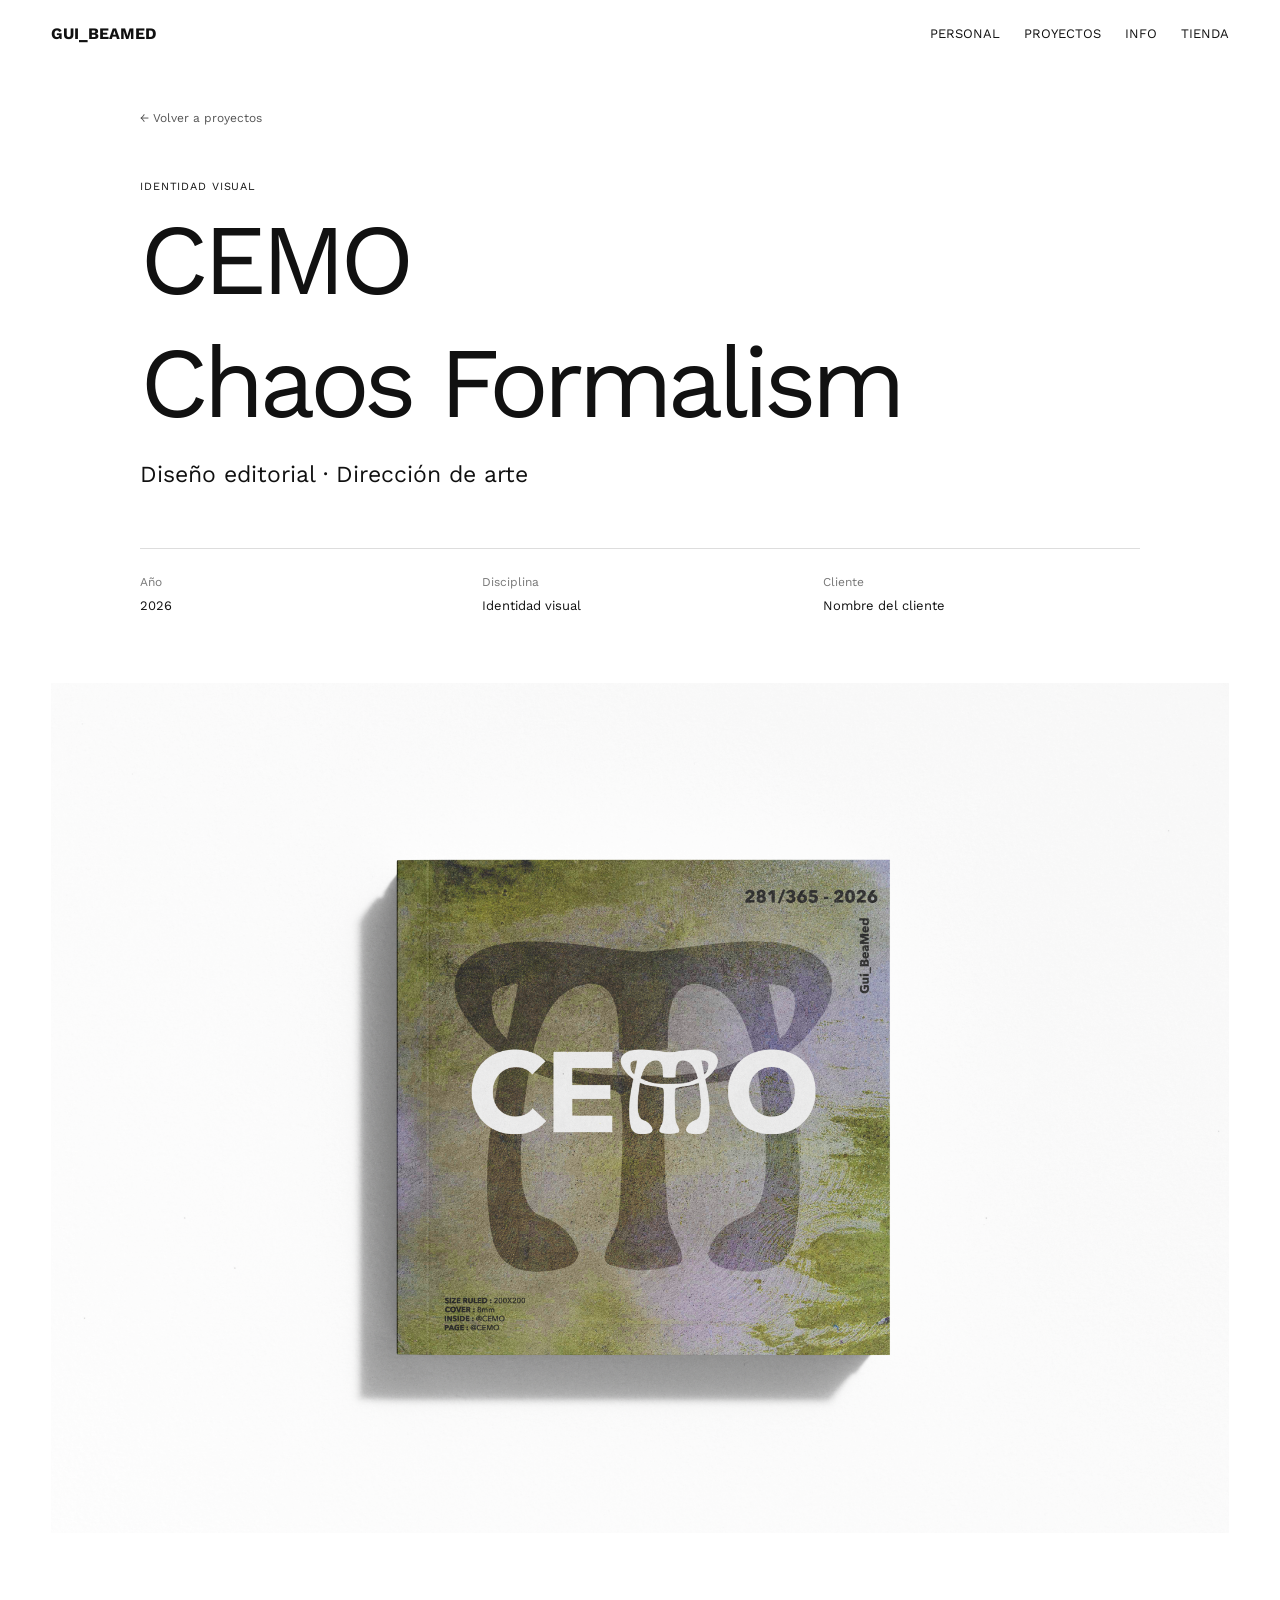
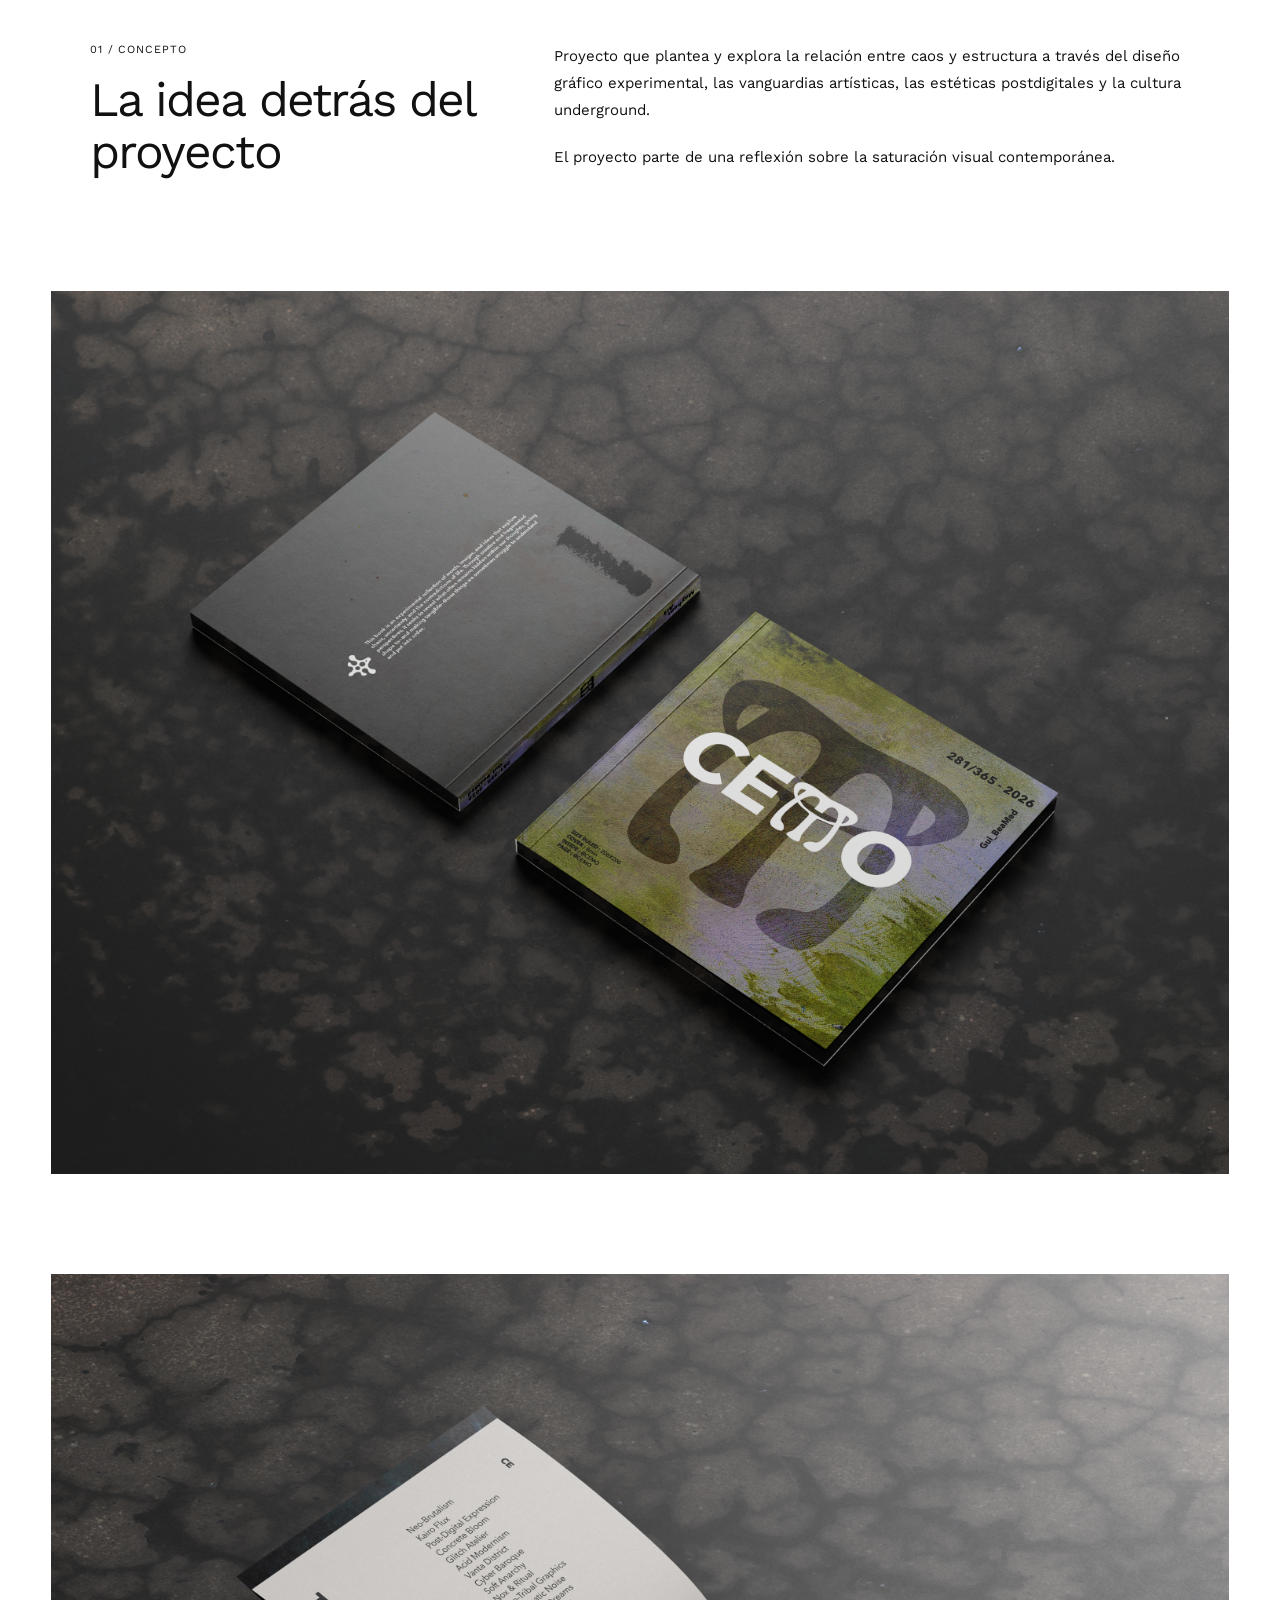
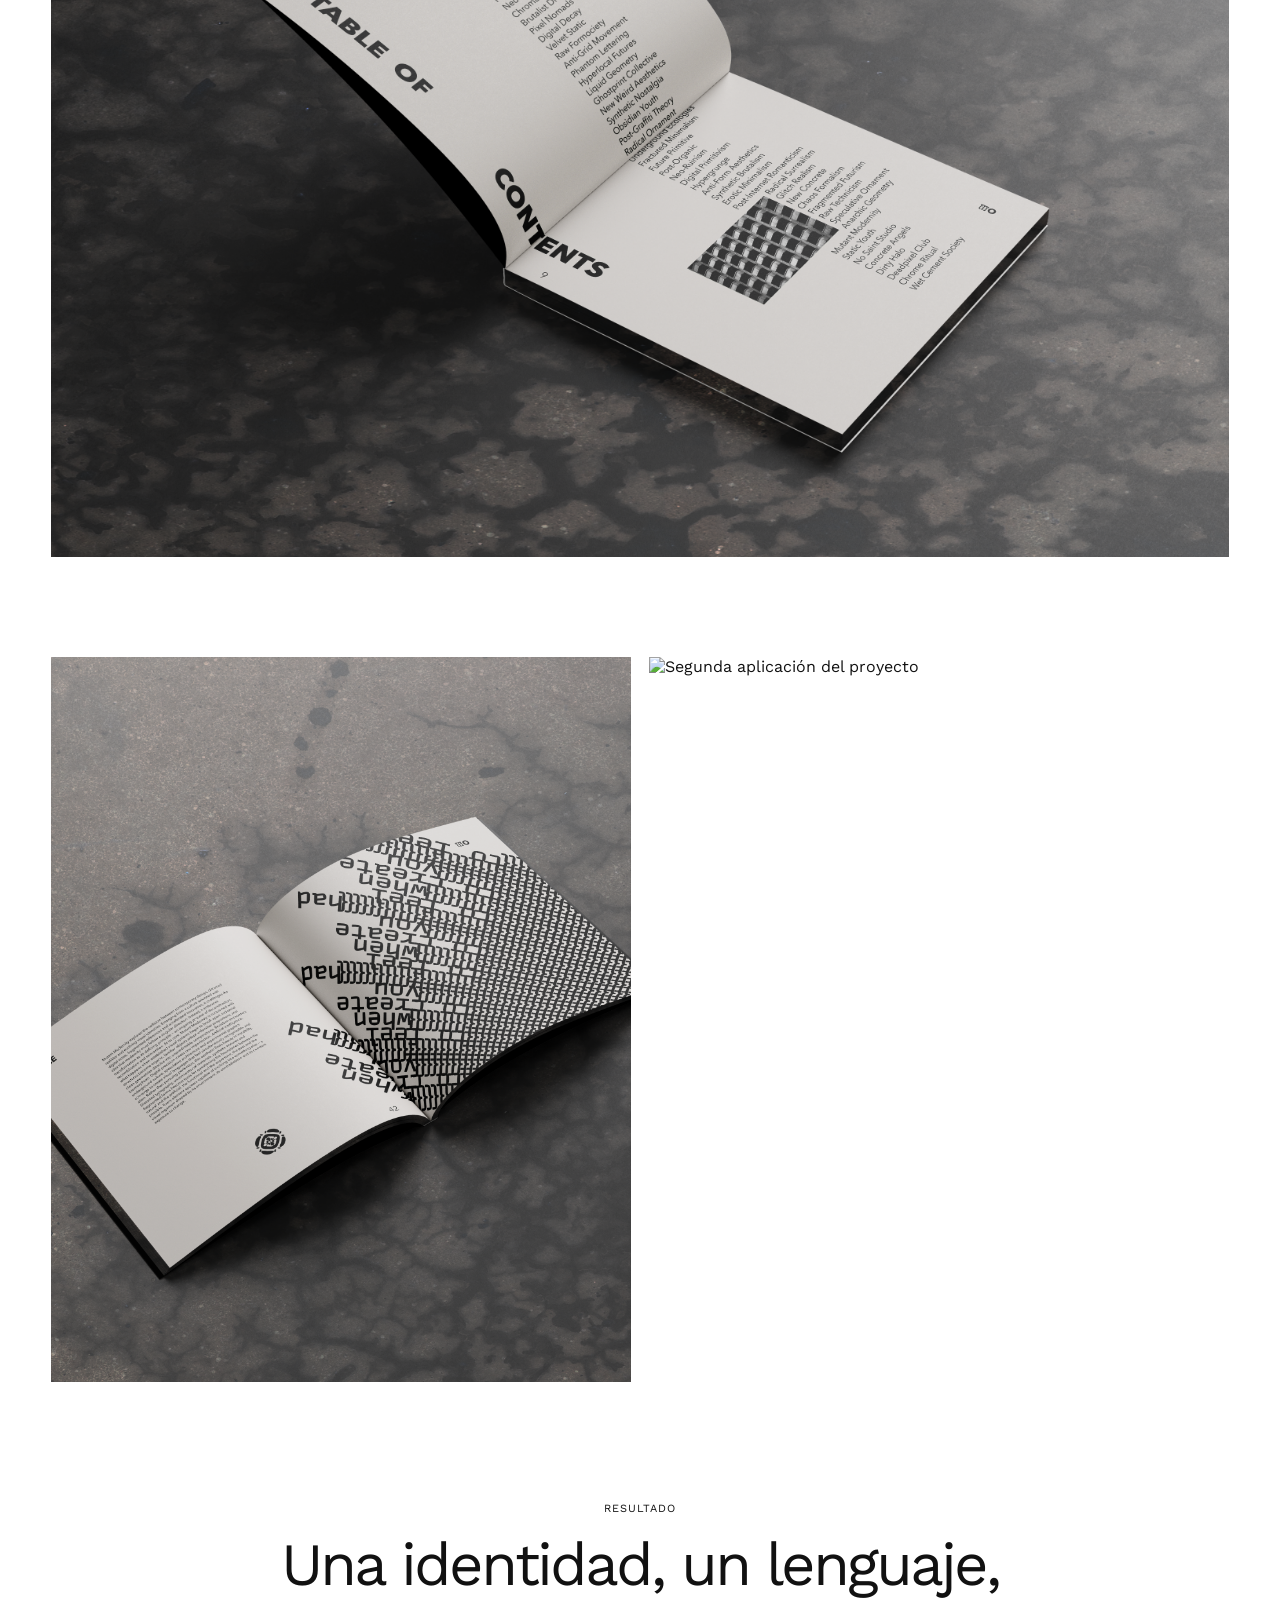
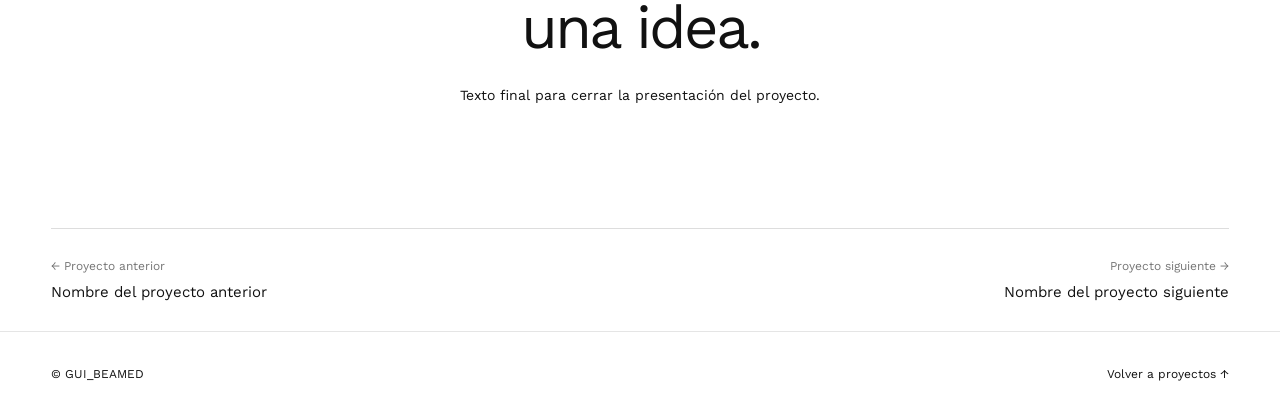
==== cemo.html @ 12885210 "Proyectos Vase" ====
<!DOCTYPE html>
<html lang="es">

<head>
    <meta charset="UTF-8">
    <meta name="viewport" content="width=device-width, initial-scale=1.0">

    <title>Nombre del proyecto — GUI_BEAMED</title>
    <meta name="description" content="Descripción del proyecto de diseño.">

    <!-- Tipografía -->
    <link rel="preconnect" href="https://fonts.googleapis.com">
    <link rel="preconnect" href="https://fonts.gstatic.com" crossorigin>
    <link href="https://fonts.googleapis.com/css2?family=Work+Sans:wght@400;500;700&display=swap" rel="stylesheet">

    <!-- CSS compartido por todos los proyectos -->
    <link rel="stylesheet" href="./cemostyle.css">
</head>

<body>

    <!-- CABECERA: misma estética que Proyectos -->
    <header class="cabecera-proyectos">

        <a href="index.html" class="logo">GUI_BEAMED</a>

        <nav class="menu">
            <a href="index.html">PERSONAL</a>
            <a href="proyectos.html" aria-current="page">PROYECTOS</a>
            <a href="index.html#info">INFO</a>
            <a href="#">TIENDA</a>
        </nav>

    </header>

    <!-- CONTENIDO DEL PROYECTO -->
    <main class="detalle-proyecto">

        <!-- Presentación -->
        <section class="proyecto-intro">

            <a href="proyectos.html" class="volver-proyectos">
                ← Volver a proyectos
            </a>

            <p class="proyecto-categoria">IDENTIDAD VISUAL</p>

            <h1>CEMO</h1>
            <h1>Chaos Formalism</h1>

            <p class="proyecto-resumen">
                Diseño editorial · Dirección de arte
            </p>

            <div class="proyecto-datos">
                <div>
                    <span class="dato-label">Año</span>
                    <p>2026</p>
                </div>

                <div>
                    <span class="dato-label">Disciplina</span>
                    <p>Identidad visual</p>
                </div>

                <div>
                    <span class="dato-label">Cliente</span>
                    <p>Nombre del cliente</p>
                </div>
            </div>

        </section>

        <!-- Imagen principal -->
        <section class="proyecto-portada">
            <img
                src="./imgweb/Free_Square_Book_Mockup_33.png"
                alt="Imagen principal del proyecto">
        </section>

        <!-- Descripción del concepto -->
        <section class="proyecto-bloque">

            <div class="proyecto-bloque-titulo">
                <p class="proyecto-etiqueta">01 / CONCEPTO</p>
                <h2>La idea detrás del proyecto</h2>
            </div>

            <div class="proyecto-bloque-texto">
                <p>
                    Proyecto que plantea y explora la relación entre caos y estructura a través del diseño gráfico experimental, las vanguardias artísticas, las estéticas postdigitales y la cultura underground.
                </p>

                <p>
                    El proyecto parte de una reflexión sobre la saturación visual contemporánea.
                </p>
            </div>

        </section>

        <!-- Imagen a ancho completo -->
        <section class="proyecto-imagen">
            <img
                src="./imgweb/Free_Book_Mockup_2.png"
                alt="Detalle visual del proyecto">
        </section>

        <!-- Segunda imagen a ancho completo -->
        <section class="proyecto-imagen">
            <img
                src="./imgweb/Free_Book_Mockup_3.png"
                alt="Detalle visual del proyecto">
        </section>

        <!-- Galería de imágenes -->
        <section class="proyecto-galeria">

            <img
                src="./imgweb/Free_Book_Mockup_5.png"
                alt="Primera aplicación del proyecto">

            <img
                src="./imgweb/Free_Square_Book_Mockup_7.png"
                alt="Segunda aplicación del proyecto">

        </section>

        <!-- Cierre -->
        <section class="proyecto-cierre">

            <p class="proyecto-etiqueta">RESULTADO</p>

            <h2>Una identidad, un lenguaje, una idea.</h2>

            <p>
                Texto final para cerrar la presentación del proyecto.
            </p>

        </section>

        <!-- Navegación entre proyectos -->
        <nav class="proyecto-navegacion" aria-label="Navegación entre proyectos">

            <a href="proyecto-anterior.html">
                <span>← Proyecto anterior</span>
                <strong>Nombre del proyecto anterior</strong>
            </a>

            <a href="proyecto-siguiente.html" class="proyecto-siguiente">
                <span>Proyecto siguiente →</span>
                <strong>Nombre del proyecto siguiente</strong>
            </a>

        </nav>

    </main>

    <!-- PIE DE PÁGINA -->
    <footer class="pie">
        <span>© GUI_BEAMED</span>
        <a href="proyectos.html">Volver a proyectos ↑</a>
    </footer>

</body>
</html>
---- cemostyle.css ----
/* ========================================
   ESTILOS GENERALES
======================================== */

* {
    box-sizing: border-box;
}

html {
    scroll-behavior: smooth;
}

body {
    margin: 0;
    font-family: "Work Sans", sans-serif;
    color: #111;
    background: #fff;
}

img {
    display: block;
    width: 100%;
    height: auto;
}

a {
    color: inherit;
}

/* ========================================
   CABECERA: IGUAL QUE PROYECTOS
======================================== */

.cabecera-proyectos {
    display: flex;
    justify-content: space-between;
    align-items: center;
    padding: 24px 4%;
}

.logo {
    color: #111;
    text-decoration: none;
    font-weight: 700;
    flex-shrink: 0;
}

.menu {
    display: flex;
    align-items: center;
    gap: 24px;
}

.menu a {
    color: #111;
    text-decoration: none;
    font-size: 13px;
}

.menu a:hover {
    color: #999;
}

/* ========================================
   CONTENIDO GENERAL
======================================== */

.detalle-proyecto {
    padding: 40px 4% 0;
}

.proyecto-intro {
    max-width: 1000px;
    margin: 0 auto 70px;
}

.volver-proyectos {
    display: inline-block;
    margin-bottom: 55px;
    color: #555;
    font-size: 12px;
    text-decoration: none;
}

.volver-proyectos:hover {
    color: #999;
}

.proyecto-categoria,
.proyecto-etiqueta {
    margin: 0 0 18px;
    font-size: 11px;
    letter-spacing: 0.08em;
    text-transform: uppercase;
}

.proyecto-intro h1 {
    max-width: 900px;
    margin: 0 0 25px;
    font-size: clamp(42px, 8vw, 100px);
    font-weight: 400;
    line-height: 0.98;
    letter-spacing: -0.06em;
}

.proyecto-resumen {
    max-width: 650px;
    margin: 0;
    font-size: clamp(17px, 2.2vw, 23px);
    line-height: 1.55;
}

/* ========================================
   DATOS DEL PROYECTO
======================================== */

.proyecto-datos {
    display: grid;
    grid-template-columns: repeat(3, minmax(0, 1fr));
    gap: 25px;
    margin-top: 55px;
    padding-top: 22px;
    border-top: 1px solid #ddd;
}

.proyecto-datos p {
    margin: 8px 0 0;
    font-size: 13px;
}

.dato-label {
    color: #777;
    font-size: 12px;
}

/* ========================================
   IMAGEN PRINCIPAL
======================================== */

.proyecto-portada {
    margin-bottom: 110px;
}

.proyecto-portada img {
    width: 100%;
    max-height: 850px;
    object-fit: cover;
}

/* ========================================
   BLOQUES EDITORIALES
======================================== */

.proyecto-bloque {
    display: grid;
    grid-template-columns: 1fr 1.5fr;
    gap: 40px;
    max-width: 1100px;
    margin: 0 auto 100px;
}

.proyecto-bloque-titulo h2 {
    max-width: 450px;
    margin: 0;
    font-size: clamp(28px, 4vw, 48px);
    font-weight: 400;
    line-height: 1.1;
    letter-spacing: -0.04em;
}

.proyecto-bloque-texto {
    max-width: 650px;
    font-size: 15px;
    line-height: 1.8;
}

.proyecto-bloque-texto p {
    margin: 0 0 20px;
}

/* ========================================
   IMÁGENES
======================================== */

.proyecto-imagen {
    margin: 0 0 100px;
}

.proyecto-imagen img {
    max-height: 900px;
    object-fit: cover;
}

/* ========================================
   GALERÍA
======================================== */

.proyecto-galeria {
    display: grid;
    grid-template-columns: repeat(2, minmax(0, 1fr));
    gap: 18px;
    margin-bottom: 120px;
}

.proyecto-galeria img {
    width: 100%;
    height: 100%;
    aspect-ratio: 4 / 5;
    object-fit: cover;
}

/* ========================================
   CIERRE
======================================== */

.proyecto-cierre {
    max-width: 800px;
    margin: 0 auto 120px;
    text-align: center;
}

.proyecto-cierre h2 {
    margin: 0 auto 25px;
    font-size: clamp(30px, 5vw, 60px);
    font-weight: 400;
    line-height: 1.05;
    letter-spacing: -0.05em;
}

.proyecto-cierre > p:last-child {
    max-width: 550px;
    margin: 0 auto;
    font-size: 14px;
    line-height: 1.7;
}

/* ========================================
   NAVEGACIÓN ENTRE PROYECTOS
======================================== */

.proyecto-navegacion {
    display: flex;
    justify-content: space-between;
    gap: 30px;
    padding: 30px 0;
    border-top: 1px solid #ddd;
}

.proyecto-navegacion a {
    display: flex;
    flex-direction: column;
    gap: 10px;
    text-decoration: none;
}

.proyecto-navegacion span {
    color: #777;
    font-size: 12px;
}

.proyecto-navegacion strong {
    font-size: 15px;
    font-weight: 400;
}

.proyecto-siguiente {
    text-align: right;
}

/* ========================================
   PIE DE PÁGINA
======================================== */

.pie {
    display: flex;
    justify-content: space-between;
    align-items: center;
    gap: 20px;
    padding: 35px 4%;
    border-top: 1px solid #e5e5e5;
    font-size: 12px;
}

.pie a {
    text-decoration: none;
}

/* ========================================
   ADAPTACIÓN A MÓVILES
======================================== */

@media (max-width: 700px) {

    .cabecera-proyectos {
        align-items: flex-start;
        flex-direction: column;
        gap: 20px;
        padding: 24px 4%;
    }

    .menu {
        flex-wrap: wrap;
        gap: 14px;
    }

    .detalle-proyecto {
        padding: 28px 4% 0;
    }

    .proyecto-intro {
        margin-bottom: 50px;
    }

    .volver-proyectos {
        margin-bottom: 40px;
    }

    .proyecto-datos {
        grid-template-columns: 1fr;
        gap: 22px;
        margin-top: 35px;
    }

    .proyecto-portada {
        margin-bottom: 70px;
    }

    .proyecto-portada img {
        max-height: none;
    }

    .proyecto-bloque {
        grid-template-columns: 1fr;
        gap: 20px;
        margin-bottom: 65px;
    }

    .proyecto-imagen {
        margin-bottom: 65px;
    }

    .proyecto-galeria {
        grid-template-columns: 1fr;
        gap: 14px;
        margin-bottom: 80px;
    }

    .proyecto-cierre {
        margin-bottom: 80px;
    }

    .proyecto-navegacion {
        gap: 20px;
    }

    .proyecto-navegacion strong {
        font-size: 13px;
    }

    .pie {
        padding: 25px 4%;
    }
}
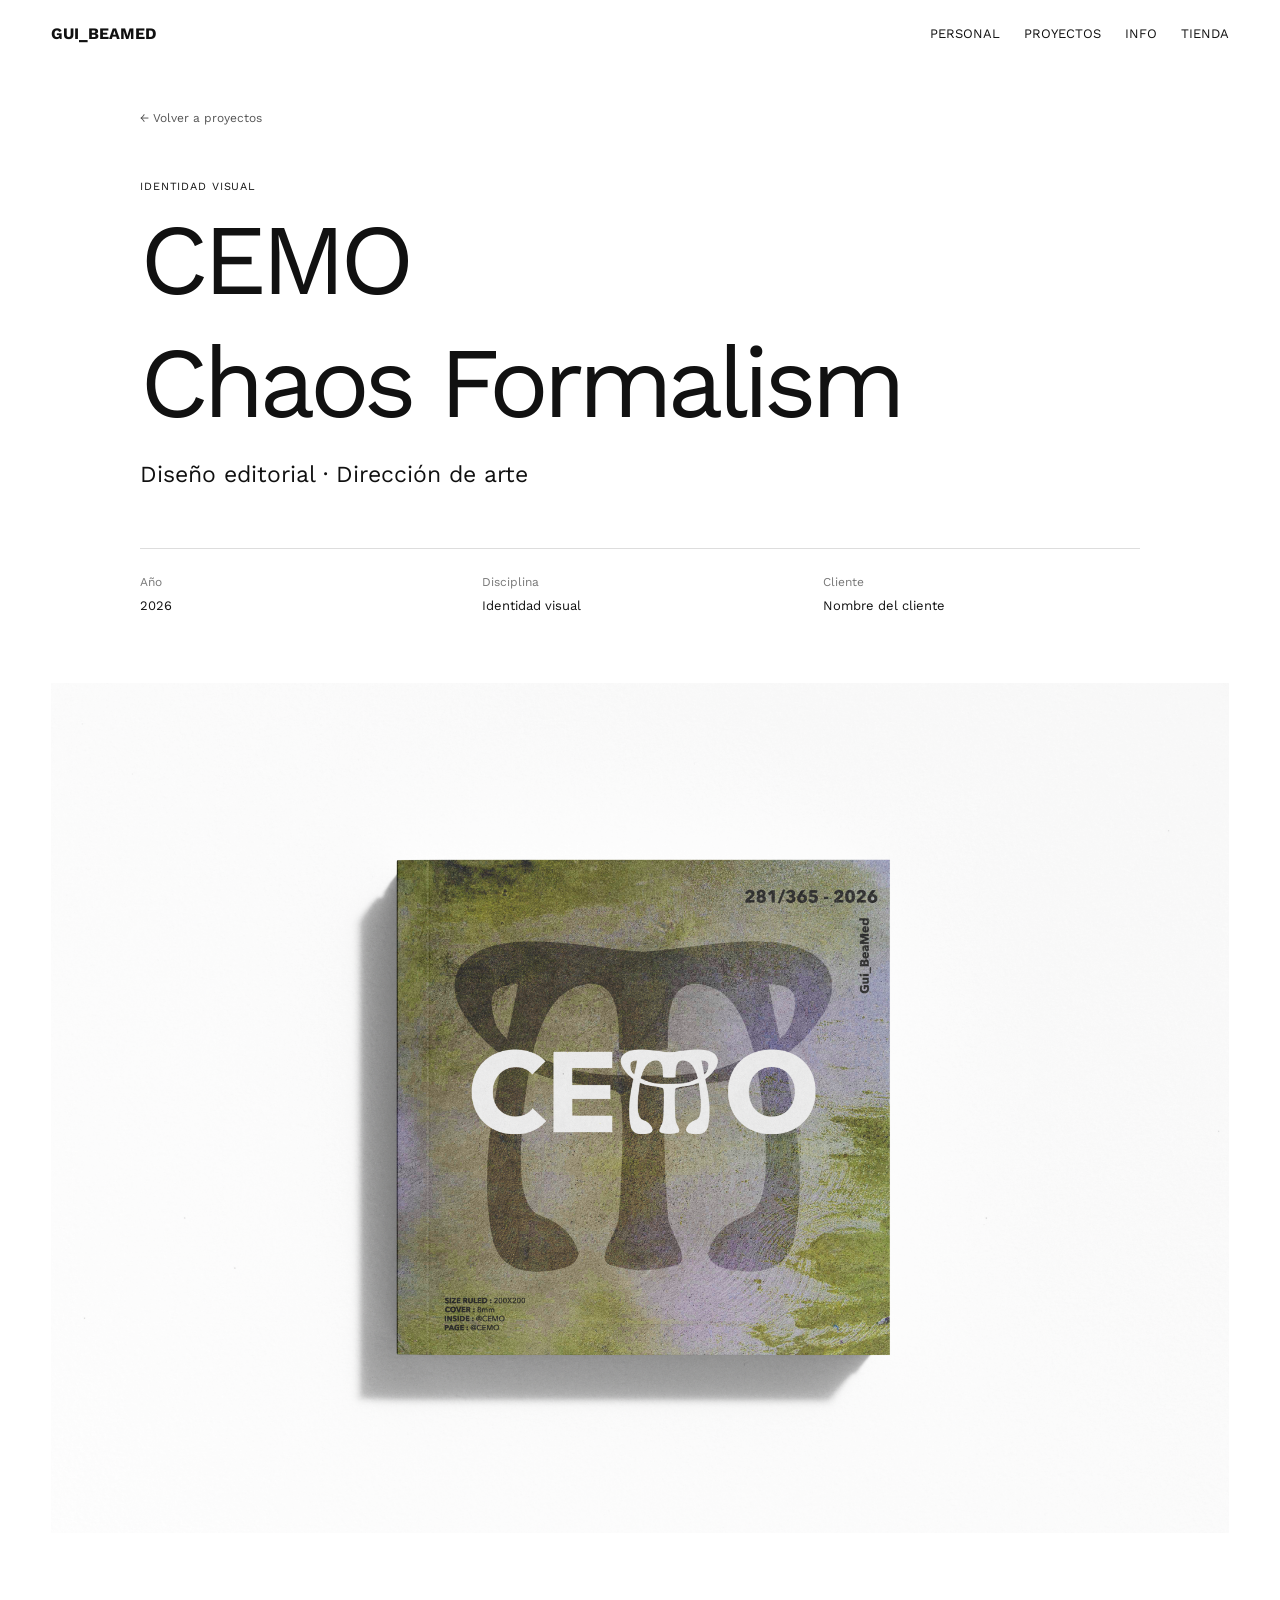
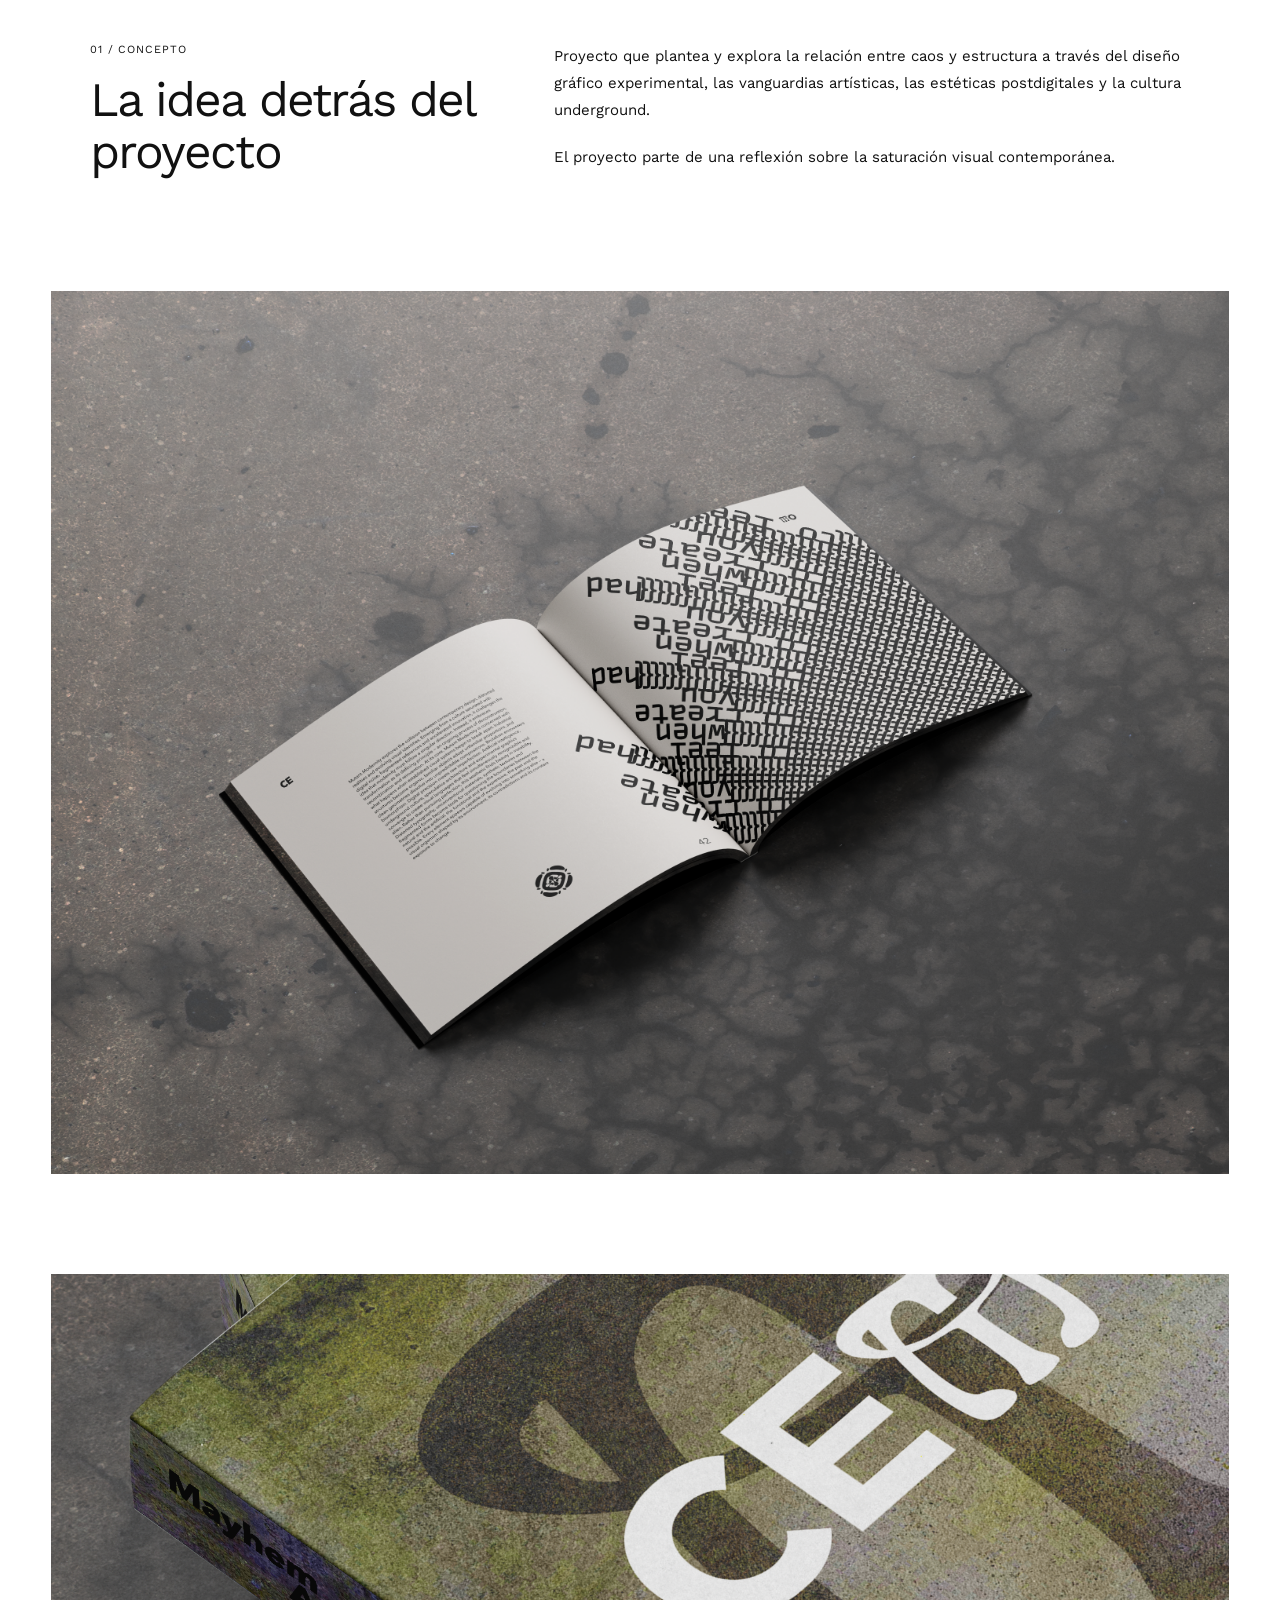
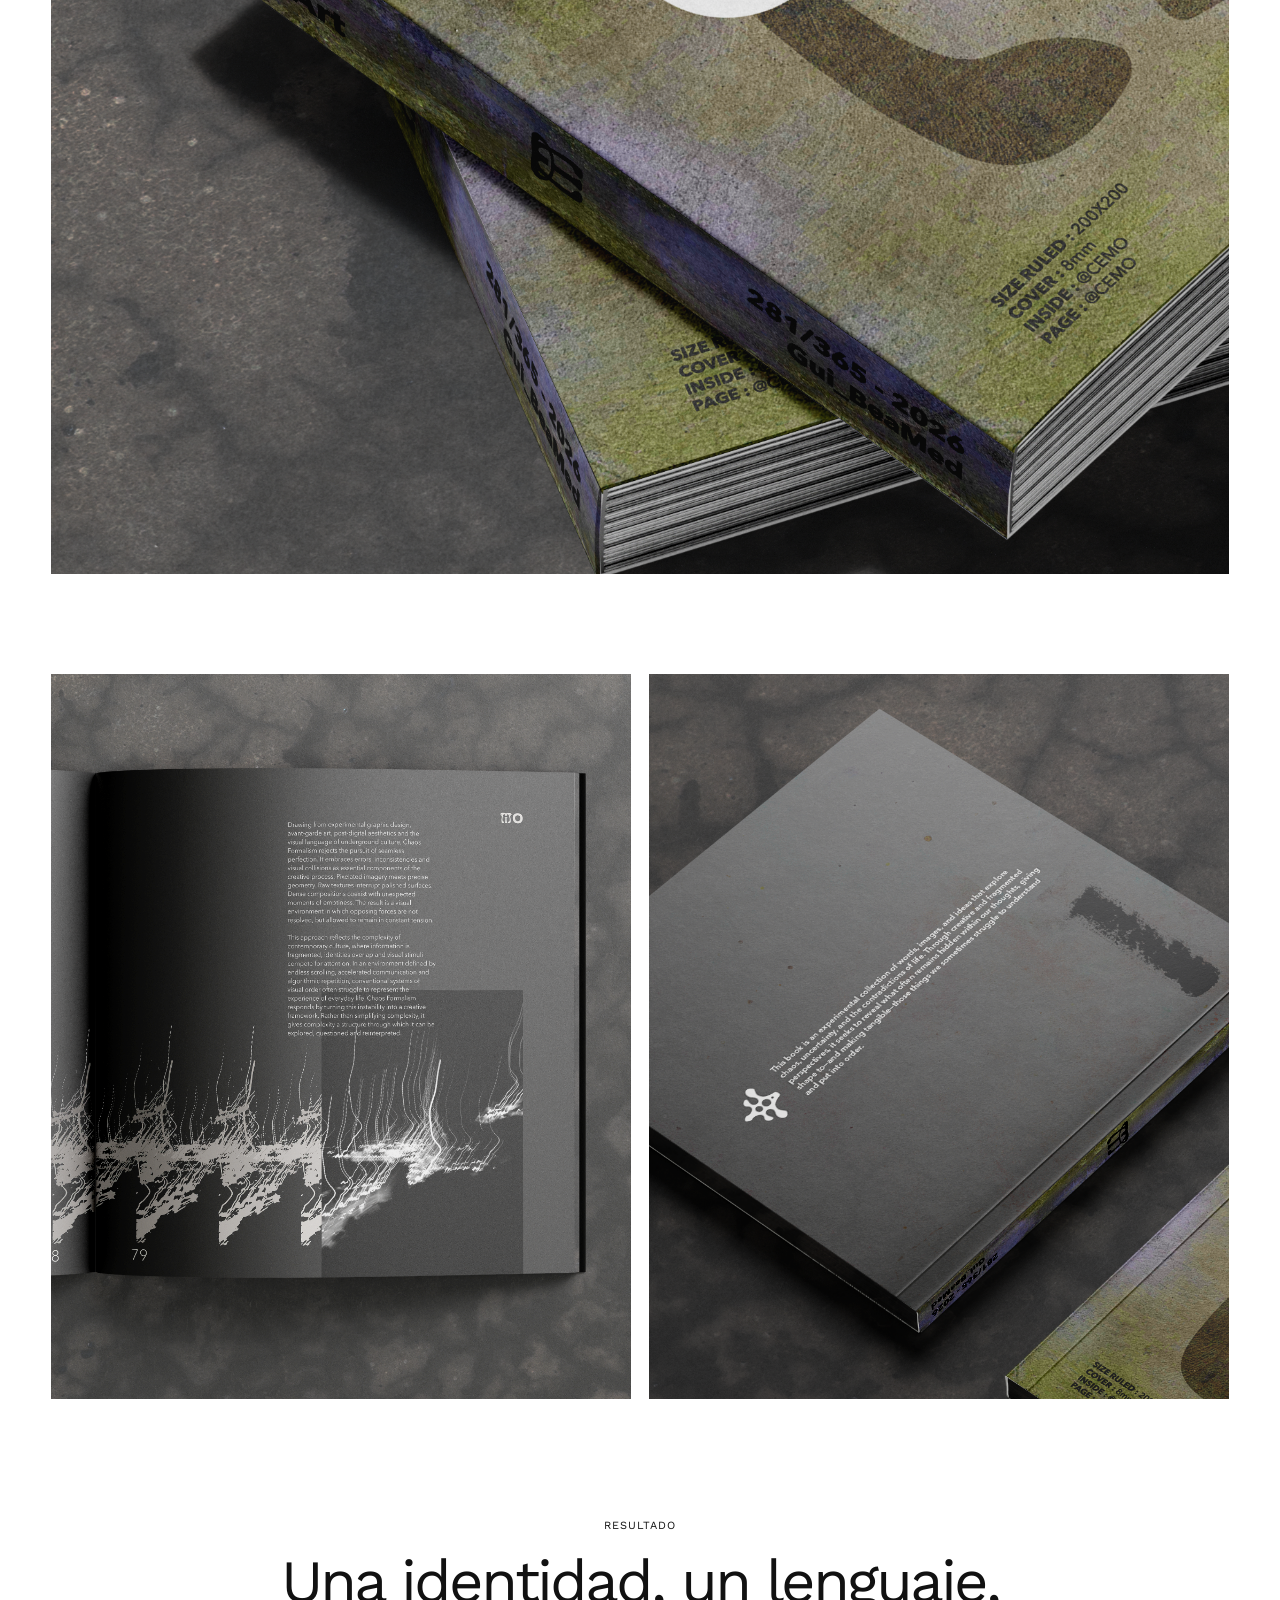
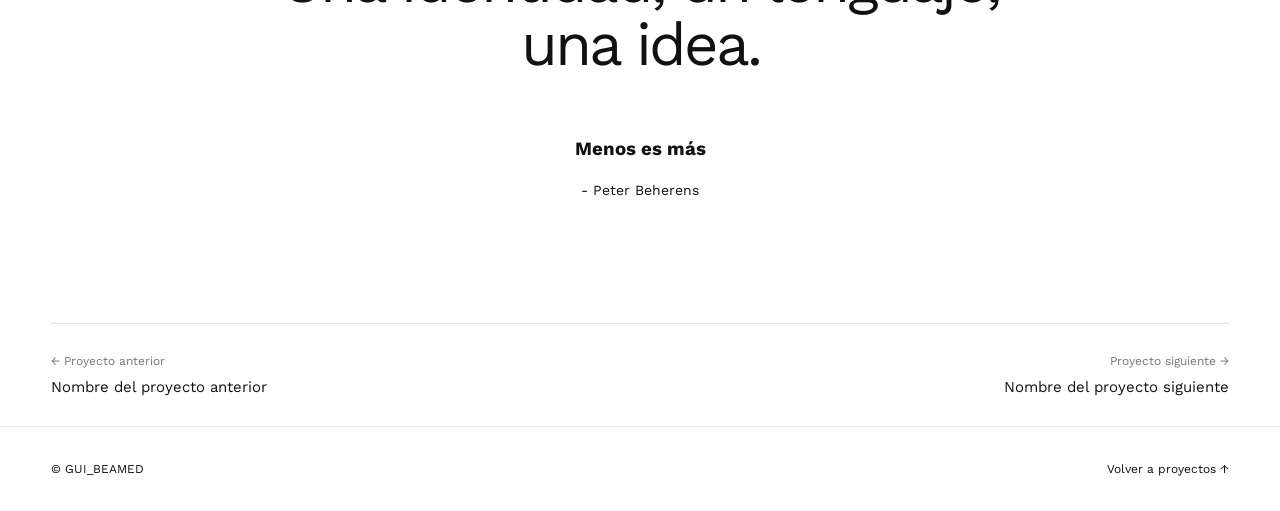
==== commit ab5b72fa: "cambios cemo" ====
--- a/cemo.html
+++ b/cemo.html
@@ -102,14 +102,14 @@
         <!-- Imagen a ancho completo -->
         <section class="proyecto-imagen">
             <img
-                src="./imgweb/Free_Book_Mockup_2.png"
+                src="./imgweb/Free_Book_Mockup_5.png"
                 alt="Detalle visual del proyecto">
         </section>
 
         <!-- Segunda imagen a ancho completo -->
         <section class="proyecto-imagen">
             <img
-                src="./imgweb/Free_Book_Mockup_3.png"
+                src="./imgweb/Free_Square_Book_Mockup_22.png"
                 alt="Detalle visual del proyecto">
         </section>
 
@@ -117,11 +117,11 @@
         <section class="proyecto-galeria">
 
             <img
-                src="./imgweb/Free_Book_Mockup_5.png"
+                src="./imgweb/Free_Book_Mockup_66.png"
                 alt="Primera aplicación del proyecto">
 
             <img
-                src="./imgweb/Free_Square_Book_Mockup_7.png"
+                src="./imgweb/Free_Book_Mockup_222.png"
                 alt="Segunda aplicación del proyecto">
 
         </section>
@@ -132,10 +132,9 @@
             <p class="proyecto-etiqueta">RESULTADO</p>
 
             <h2>Una identidad, un lenguaje, una idea.</h2>
-
-            <p>
-                Texto final para cerrar la presentación del proyecto.
-            </p>
+<br>
+            <h3>Menos es más</h3>
+            <p>- Peter Beherens</p>
 
         </section>
 
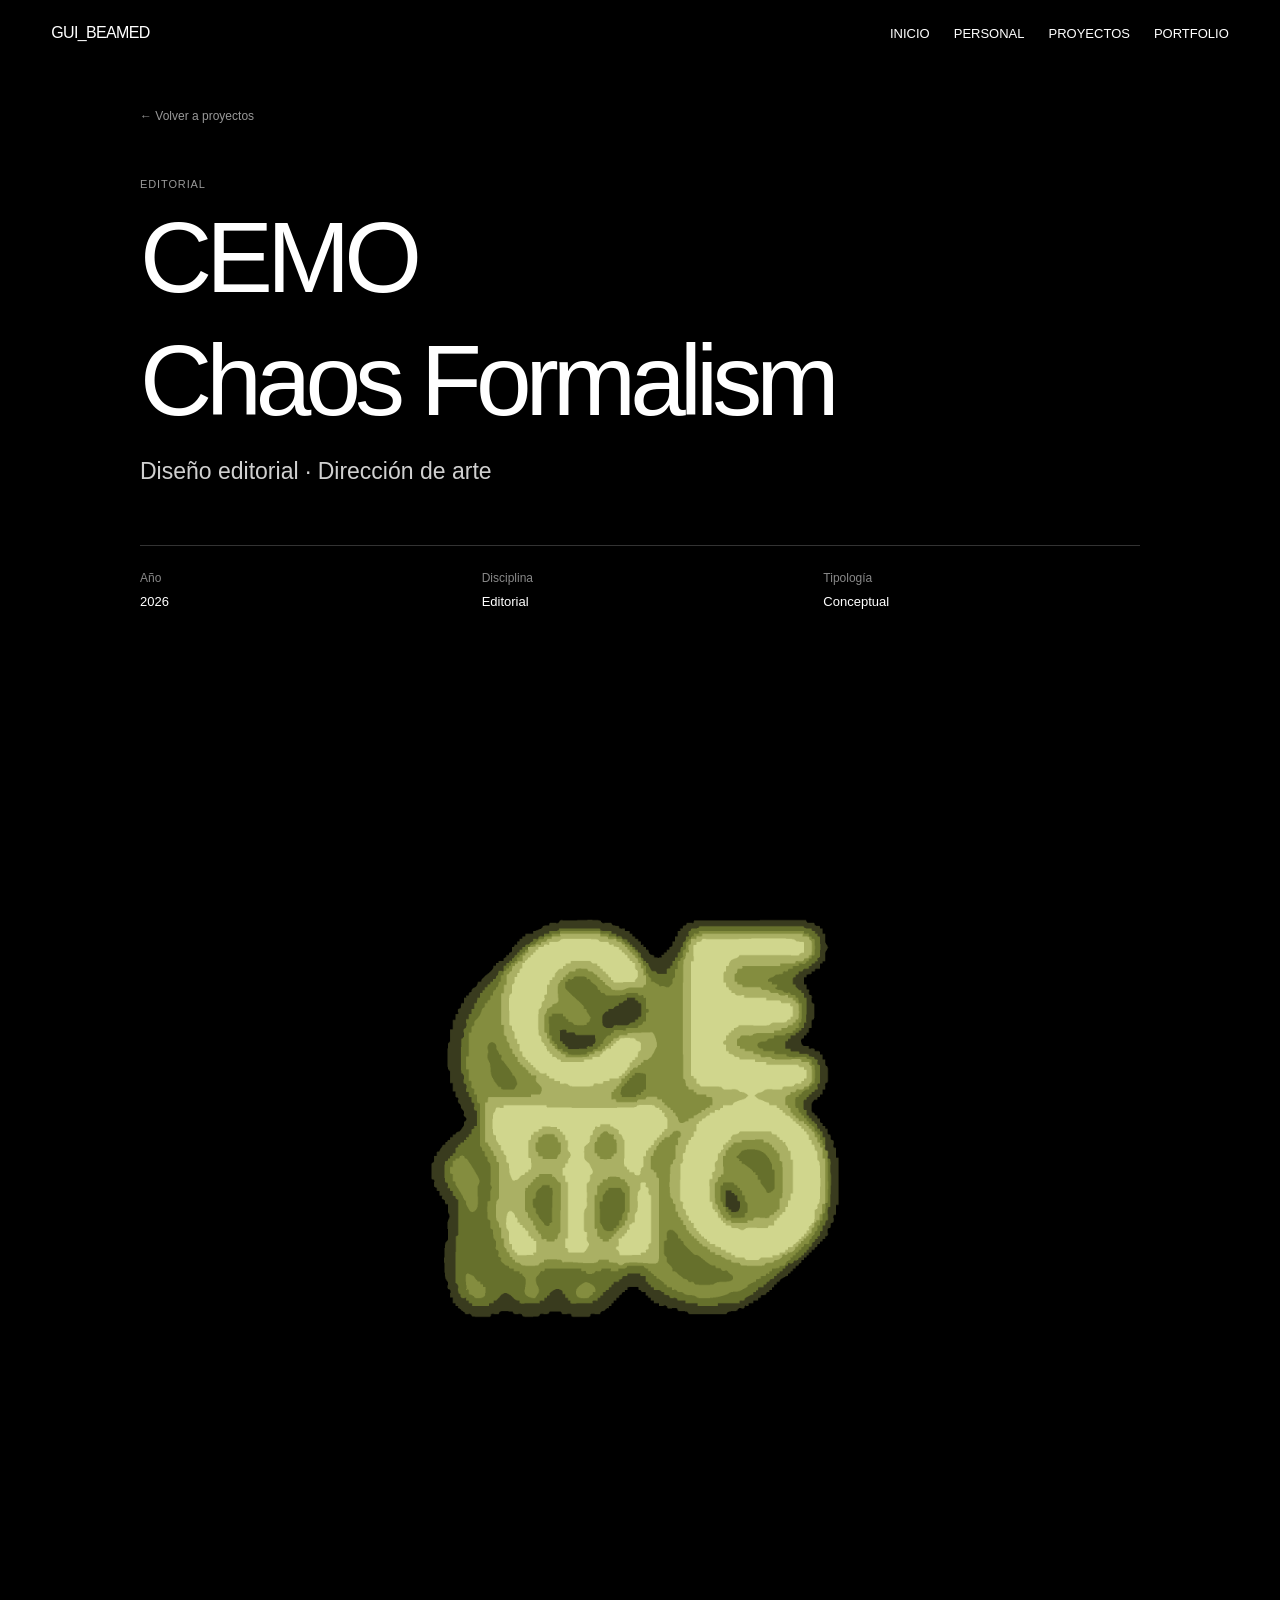
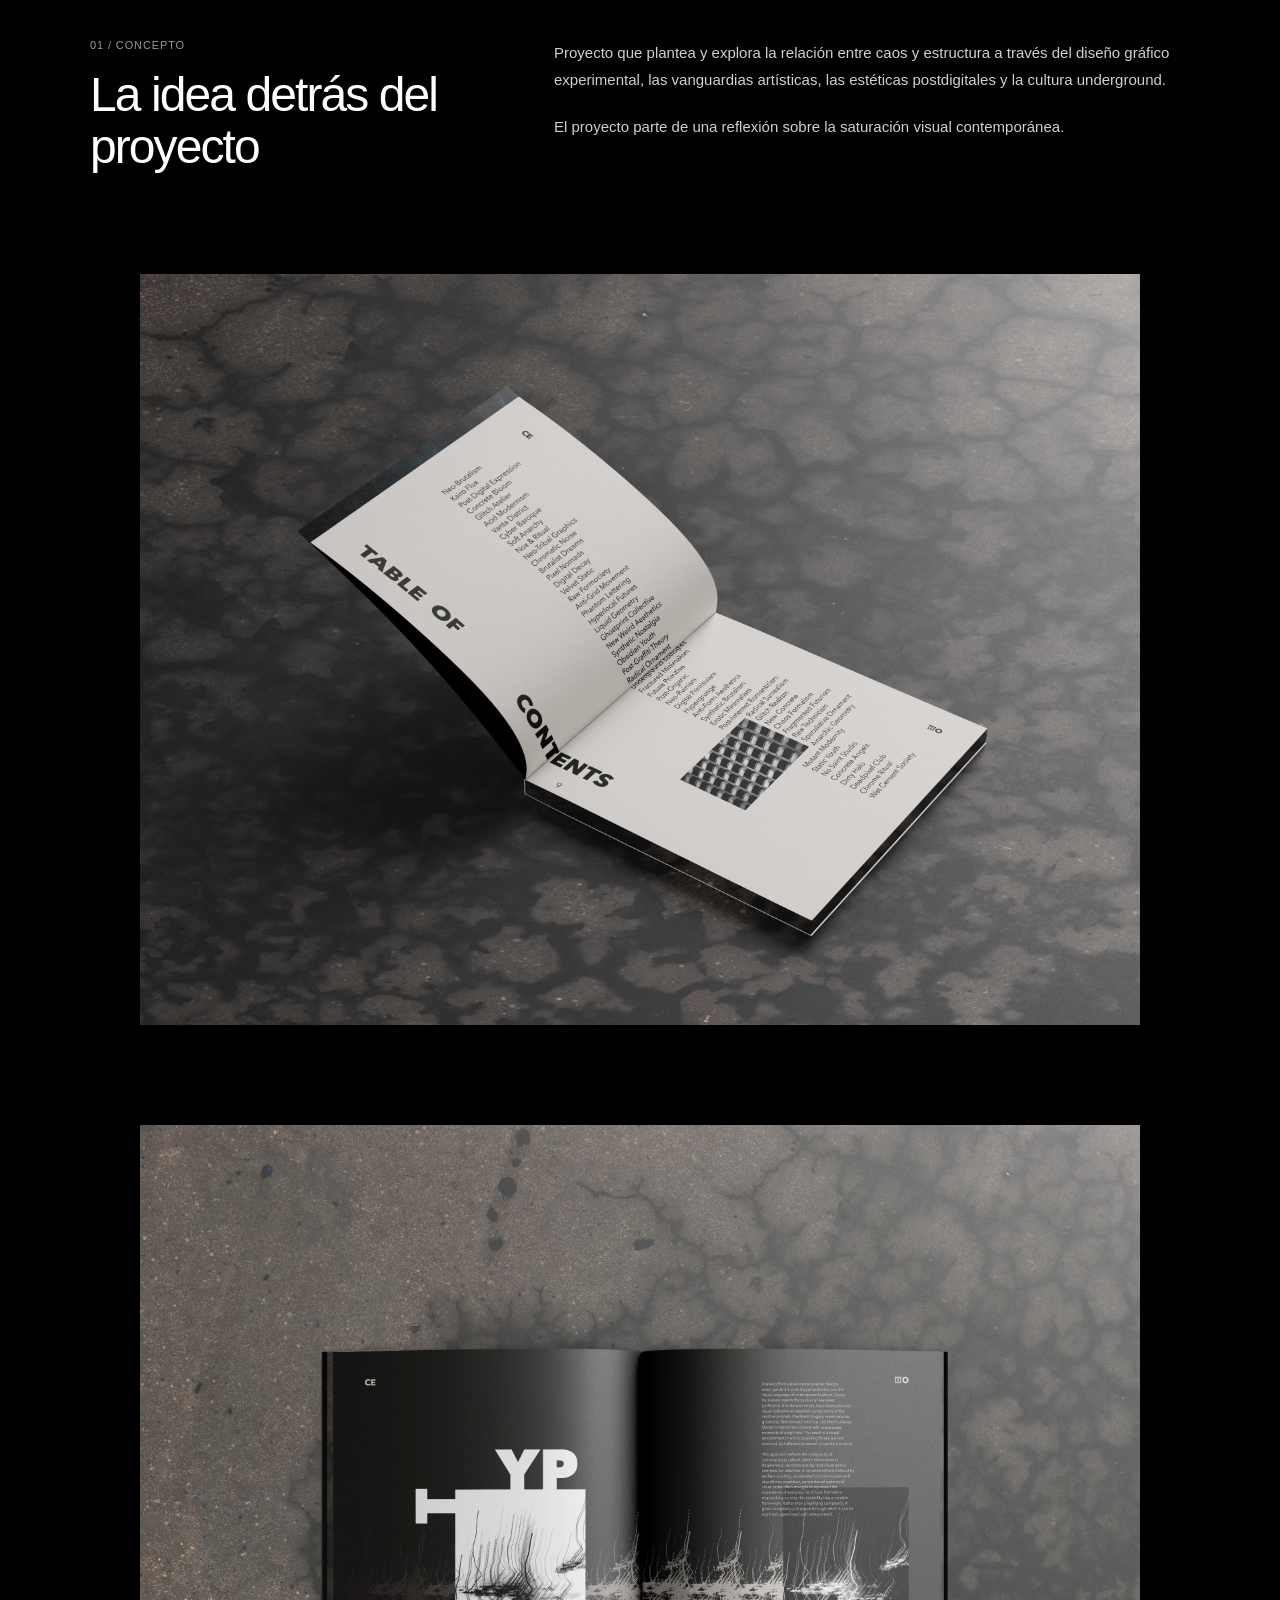
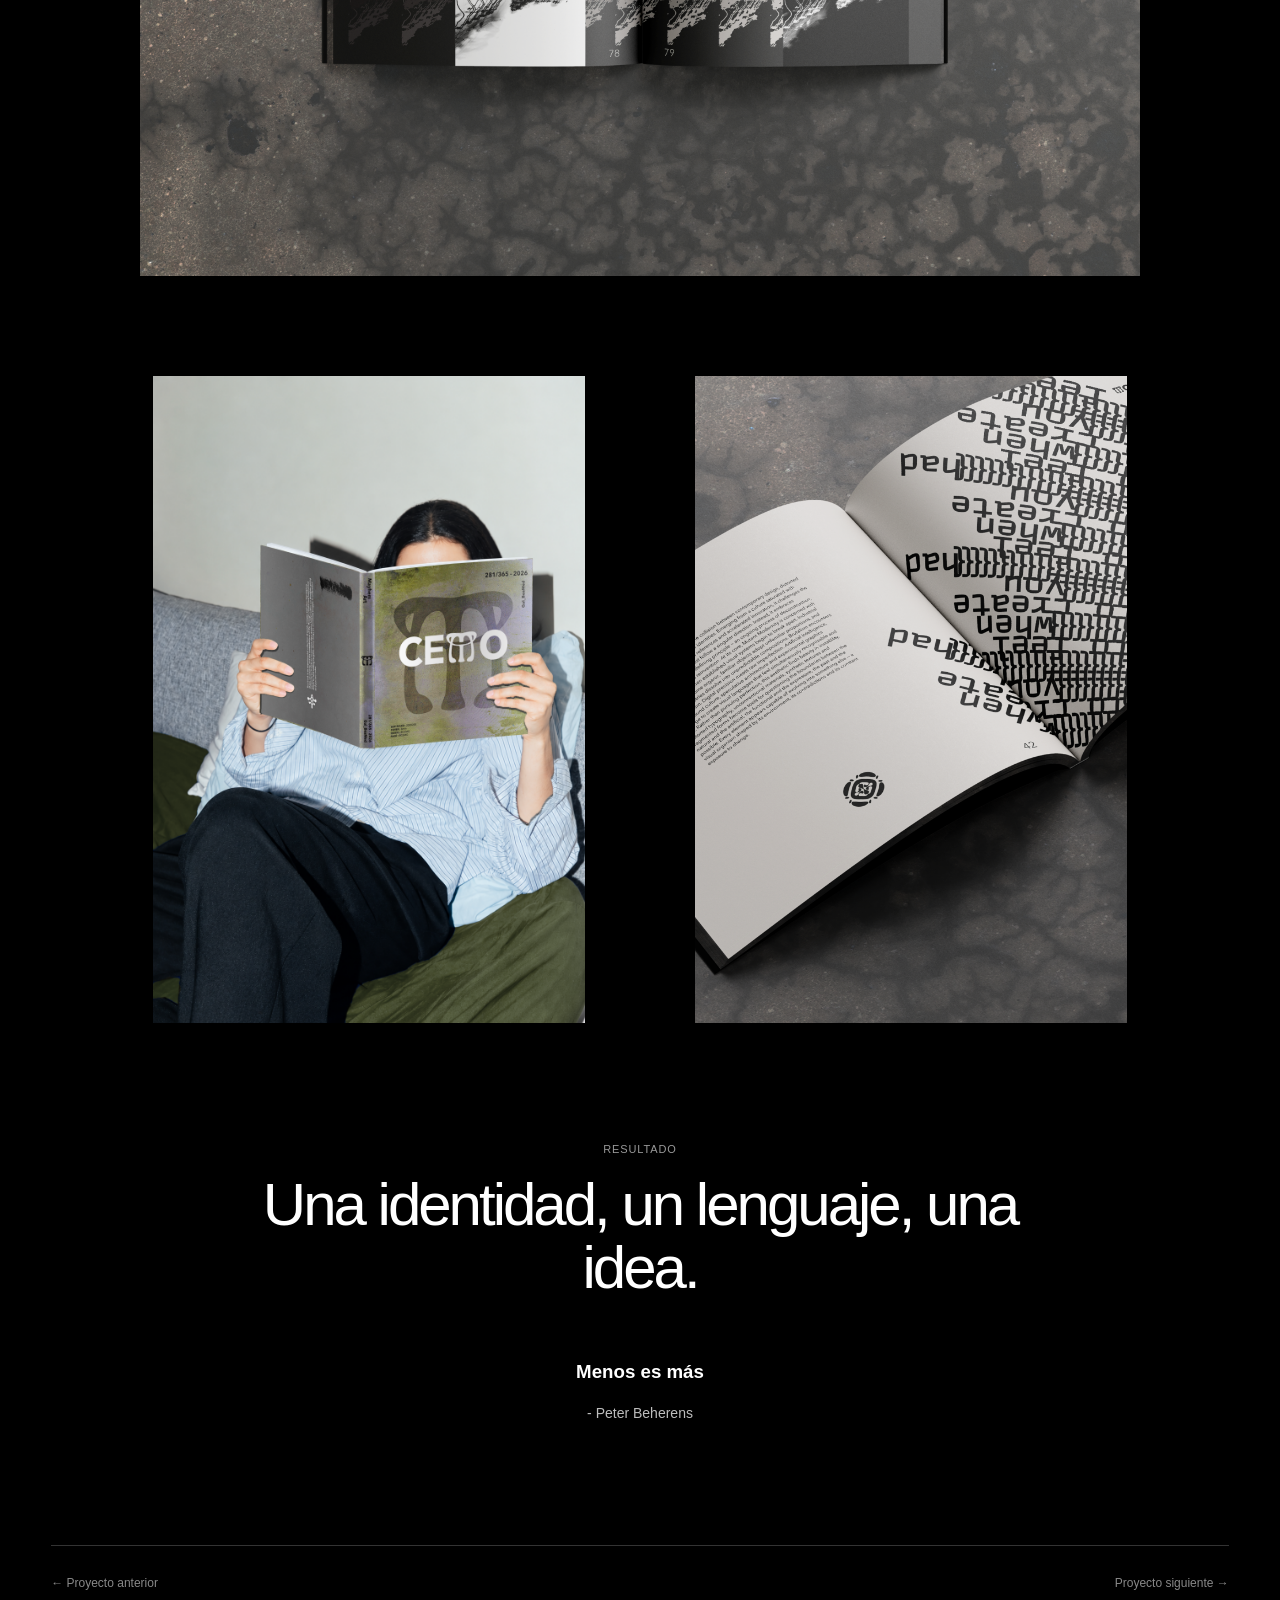
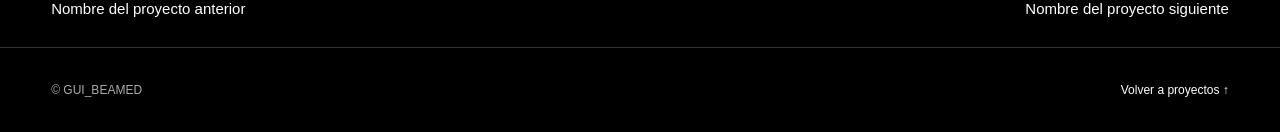
==== commit 195d1da8: "cemo final" ====
--- a/cemo.html
+++ b/cemo.html
@@ -26,10 +26,10 @@
         <a href="index.html" class="logo">GUI_BEAMED</a>
 
         <nav class="menu">
-            <a href="index.html">PERSONAL</a>
-            <a href="proyectos.html" aria-current="page">PROYECTOS</a>
-            <a href="index.html#info">INFO</a>
-            <a href="#">TIENDA</a>
+            <a href="./index.html">INICIO</a>
+            <a href="./personal.html" aria-current="page">PERSONAL</a>
+            <a href="./proyectos.html">PROYECTOS</a>
+            <a href="#">PORTFOLIO</a>
         </nav>
 
     </header>
@@ -40,11 +40,11 @@
         <!-- Presentación -->
         <section class="proyecto-intro">
 
-            <a href="proyectos.html" class="volver-proyectos">
+            <a href="./proyectos.html" class="volver-proyectos">
                 ← Volver a proyectos
             </a>
 
-            <p class="proyecto-categoria">IDENTIDAD VISUAL</p>
+            <p class="proyecto-categoria">EDITORIAL</p>
 
             <h1>CEMO</h1>
             <h1>Chaos Formalism</h1>
@@ -61,12 +61,12 @@
 
                 <div>
                     <span class="dato-label">Disciplina</span>
-                    <p>Identidad visual</p>
+                    <p>Editorial</p>
                 </div>
 
                 <div>
-                    <span class="dato-label">Cliente</span>
-                    <p>Nombre del cliente</p>
+                    <span class="dato-label">Tipología</span>
+                    <p>Conceptual</p>
                 </div>
             </div>
 
@@ -75,7 +75,7 @@
         <!-- Imagen principal -->
         <section class="proyecto-portada">
             <img
-                src="./imgweb/Free_Square_Book_Mockup_33.png"
+                src="./imgweb/img_cemo/imgcemo-05.png"
                 alt="Imagen principal del proyecto">
         </section>
 
@@ -102,14 +102,14 @@
         <!-- Imagen a ancho completo -->
         <section class="proyecto-imagen">
             <img
-                src="./imgweb/Free_Book_Mockup_5.png"
+                src="./imgweb/img_cemo/Free_Book_Mockup_3.png"
                 alt="Detalle visual del proyecto">
         </section>
 
         <!-- Segunda imagen a ancho completo -->
         <section class="proyecto-imagen">
             <img
-                src="./imgweb/Free_Square_Book_Mockup_22.png"
+                src="./imgweb/img_cemo/Free_Book_Mockup_6.png"
                 alt="Detalle visual del proyecto">
         </section>
 
@@ -117,11 +117,11 @@
         <section class="proyecto-galeria">
 
             <img
-                src="./imgweb/Free_Book_Mockup_66.png"
+                src="./imgweb/img_cemo/tialeyendo.png"
                 alt="Primera aplicación del proyecto">
 
             <img
-                src="./imgweb/Free_Book_Mockup_222.png"
+                src="./imgweb/img_cemo/primerplano.png"
                 alt="Segunda aplicación del proyecto">
 
         </section>
--- a/cemostyle.css
+++ b/cemostyle.css
@@ -1,4 +1,4 @@
-
+```css
 /* ========================================
    ESTILOS GENERALES
 ======================================== */
@@ -13,9 +13,11 @@
 
 body {
     margin: 0;
-    font-family: "Work Sans", sans-serif;
-    color: #111;
-    background: #fff;
+    font-family: "Helvetica Neue", Helvetica, Arial, sans-serif;
+    color: #fff;
+    background: #000;
+    -webkit-font-smoothing: antialiased;
+    -moz-osx-font-smoothing: grayscale;
 }
 
 img {
@@ -29,7 +31,7 @@
 }
 
 /* ========================================
-   CABECERA: IGUAL QUE PROYECTOS
+   CABECERA
 ======================================== */
 
 .cabecera-proyectos {
@@ -40,9 +42,11 @@
 }
 
 .logo {
-    color: #111;
-    text-decoration: none;
-    font-weight: 700;
+    color: #fff;
+    text-decoration: none;
+    font-size: 16px;
+    font-weight: 400;
+    letter-spacing: -0.04em;
     flex-shrink: 0;
 }
 
@@ -53,13 +57,15 @@
 }
 
 .menu a {
-    color: #111;
+    color: #fff;
     text-decoration: none;
     font-size: 13px;
+    font-weight: 400;
+    transition: color 0.25s ease;
 }
 
 .menu a:hover {
-    color: #999;
+    color: #888;
 }
 
 /* ========================================
@@ -78,19 +84,22 @@
 .volver-proyectos {
     display: inline-block;
     margin-bottom: 55px;
-    color: #555;
+    color: #999;
     font-size: 12px;
     text-decoration: none;
+    transition: color 0.25s ease;
 }
 
 .volver-proyectos:hover {
-    color: #999;
+    color: #fff;
 }
 
 .proyecto-categoria,
 .proyecto-etiqueta {
     margin: 0 0 18px;
+    color: #999;
     font-size: 11px;
+    font-weight: 400;
     letter-spacing: 0.08em;
     text-transform: uppercase;
 }
@@ -98,6 +107,7 @@
 .proyecto-intro h1 {
     max-width: 900px;
     margin: 0 0 25px;
+    color: #fff;
     font-size: clamp(42px, 8vw, 100px);
     font-weight: 400;
     line-height: 0.98;
@@ -107,7 +117,9 @@
 .proyecto-resumen {
     max-width: 650px;
     margin: 0;
+    color: #d0d0d0;
     font-size: clamp(17px, 2.2vw, 23px);
+    font-weight: 400;
     line-height: 1.55;
 }
 
@@ -121,17 +133,20 @@
     gap: 25px;
     margin-top: 55px;
     padding-top: 22px;
-    border-top: 1px solid #ddd;
+    border-top: 1px solid #333;
 }
 
 .proyecto-datos p {
     margin: 8px 0 0;
+    color: #fff;
     font-size: 13px;
+    font-weight: 400;
 }
 
 .dato-label {
-    color: #777;
+    color: #888;
     font-size: 12px;
+    font-weight: 400;
 }
 
 /* ========================================
@@ -139,13 +154,15 @@
 ======================================== */
 
 .proyecto-portada {
-    margin-bottom: 110px;
+    width: 90%;
+    max-width: 1400px;
+    margin: 0 auto 110px;
 }
 
 .proyecto-portada img {
     width: 100%;
     max-height: 850px;
-    object-fit: cover;
+    object-fit: contain;
 }
 
 /* ========================================
@@ -163,6 +180,7 @@
 .proyecto-bloque-titulo h2 {
     max-width: 450px;
     margin: 0;
+    color: #fff;
     font-size: clamp(28px, 4vw, 48px);
     font-weight: 400;
     line-height: 1.1;
@@ -171,7 +189,9 @@
 
 .proyecto-bloque-texto {
     max-width: 650px;
+    color: #d0d0d0;
     font-size: 15px;
+    font-weight: 400;
     line-height: 1.8;
 }
 
@@ -184,12 +204,15 @@
 ======================================== */
 
 .proyecto-imagen {
-    margin: 0 0 100px;
+    width: 85%;
+    max-width: 1300px;
+    margin: 0 auto 100px;
 }
 
 .proyecto-imagen img {
+    width: 100%;
     max-height: 900px;
-    object-fit: cover;
+    object-fit: contain;
 }
 
 /* ========================================
@@ -199,15 +222,17 @@
 .proyecto-galeria {
     display: grid;
     grid-template-columns: repeat(2, minmax(0, 1fr));
-    gap: 18px;
-    margin-bottom: 120px;
+    gap: 24px;
+    width: 90%;
+    max-width: 1300px;
+    margin: 0 auto 120px;
 }
 
 .proyecto-galeria img {
     width: 100%;
-    height: 100%;
+    height: auto;
     aspect-ratio: 4 / 5;
-    object-fit: cover;
+    object-fit: contain;
 }
 
 /* ========================================
@@ -222,6 +247,7 @@
 
 .proyecto-cierre h2 {
     margin: 0 auto 25px;
+    color: #fff;
     font-size: clamp(30px, 5vw, 60px);
     font-weight: 400;
     line-height: 1.05;
@@ -231,7 +257,9 @@
 .proyecto-cierre > p:last-child {
     max-width: 550px;
     margin: 0 auto;
+    color: #bdbdbd;
     font-size: 14px;
+    font-weight: 400;
     line-height: 1.7;
 }
 
@@ -244,7 +272,7 @@
     justify-content: space-between;
     gap: 30px;
     padding: 30px 0;
-    border-top: 1px solid #ddd;
+    border-top: 1px solid #333;
 }
 
 .proyecto-navegacion a {
@@ -255,13 +283,22 @@
 }
 
 .proyecto-navegacion span {
-    color: #777;
+    color: #888;
     font-size: 12px;
+    font-weight: 400;
+    transition: color 0.25s ease;
 }
 
 .proyecto-navegacion strong {
+    color: #fff;
     font-size: 15px;
     font-weight: 400;
+    transition: color 0.25s ease;
+}
+
+.proyecto-navegacion a:hover strong,
+.proyecto-navegacion a:hover span {
+    color: #999;
 }
 
 .proyecto-siguiente {
@@ -278,12 +315,20 @@
     align-items: center;
     gap: 20px;
     padding: 35px 4%;
-    border-top: 1px solid #e5e5e5;
+    border-top: 1px solid #333;
+    color: #aaa;
     font-size: 12px;
+    font-weight: 400;
 }
 
 .pie a {
-    text-decoration: none;
+    color: #fff;
+    text-decoration: none;
+    transition: color 0.25s ease;
+}
+
+.pie a:hover {
+    color: #888;
 }
 
 /* ========================================
@@ -292,73 +337,19 @@
 
 @media (max-width: 700px) {
 
-    .cabecera-proyectos {
-        align-items: flex-start;
-        flex-direction: column;
-        gap: 20px;
-        padding: 24px 4%;
-    }
-
-    .menu {
-        flex-wrap: wrap;
-        gap: 14px;
-    }
-
-    .detalle-proyecto {
-        padding: 28px 4% 0;
-    }
-
-    .proyecto-intro {
-        margin-bottom: 50px;
-    }
-
-    .volver-proyectos {
-        margin-bottom: 40px;
-    }
-
-    .proyecto-datos {
-        grid-template-columns: 1fr;
-        gap: 22px;
-        margin-top: 35px;
-    }
-
-    .proyecto-portada {
-        margin-bottom: 70px;
-    }
-
-    .proyecto-portada img {
-        max-height: none;
-    }
-
-    .proyecto-bloque {
-        grid-template-columns: 1fr;
-        gap: 20px;
-        margin-bottom: 65px;
-    }
-
-    .proyecto-imagen {
-        margin-bottom: 65px;
-    }
-
-    .proyecto-galeria {
-        grid-template-columns: 1fr;
-        gap: 14px;
-        margin-bottom: 80px;
-    }
-
-    .proyecto-cierre {
-        margin-bottom: 80px;
-    }
-
-    .proyecto-navegacion {
-        gap: 20px;
-    }
-
-    .proyecto-navegacion strong {
-        font-size: 13px;
-    }
-
-    .pie {
-        padding: 25px 4%;
-    }
-}
+  .proyecto-portada {
+    width: 100%;
+    margin-bottom: 70px;
+}
+
+.proyecto-imagen {
+    width: 100%;
+    margin-bottom: 65px;
+}
+
+.proyecto-galeria {
+    width: 100%;
+    grid-template-columns: 1fr;
+    gap: 14px;
+    margin-bottom: 80px;
+}
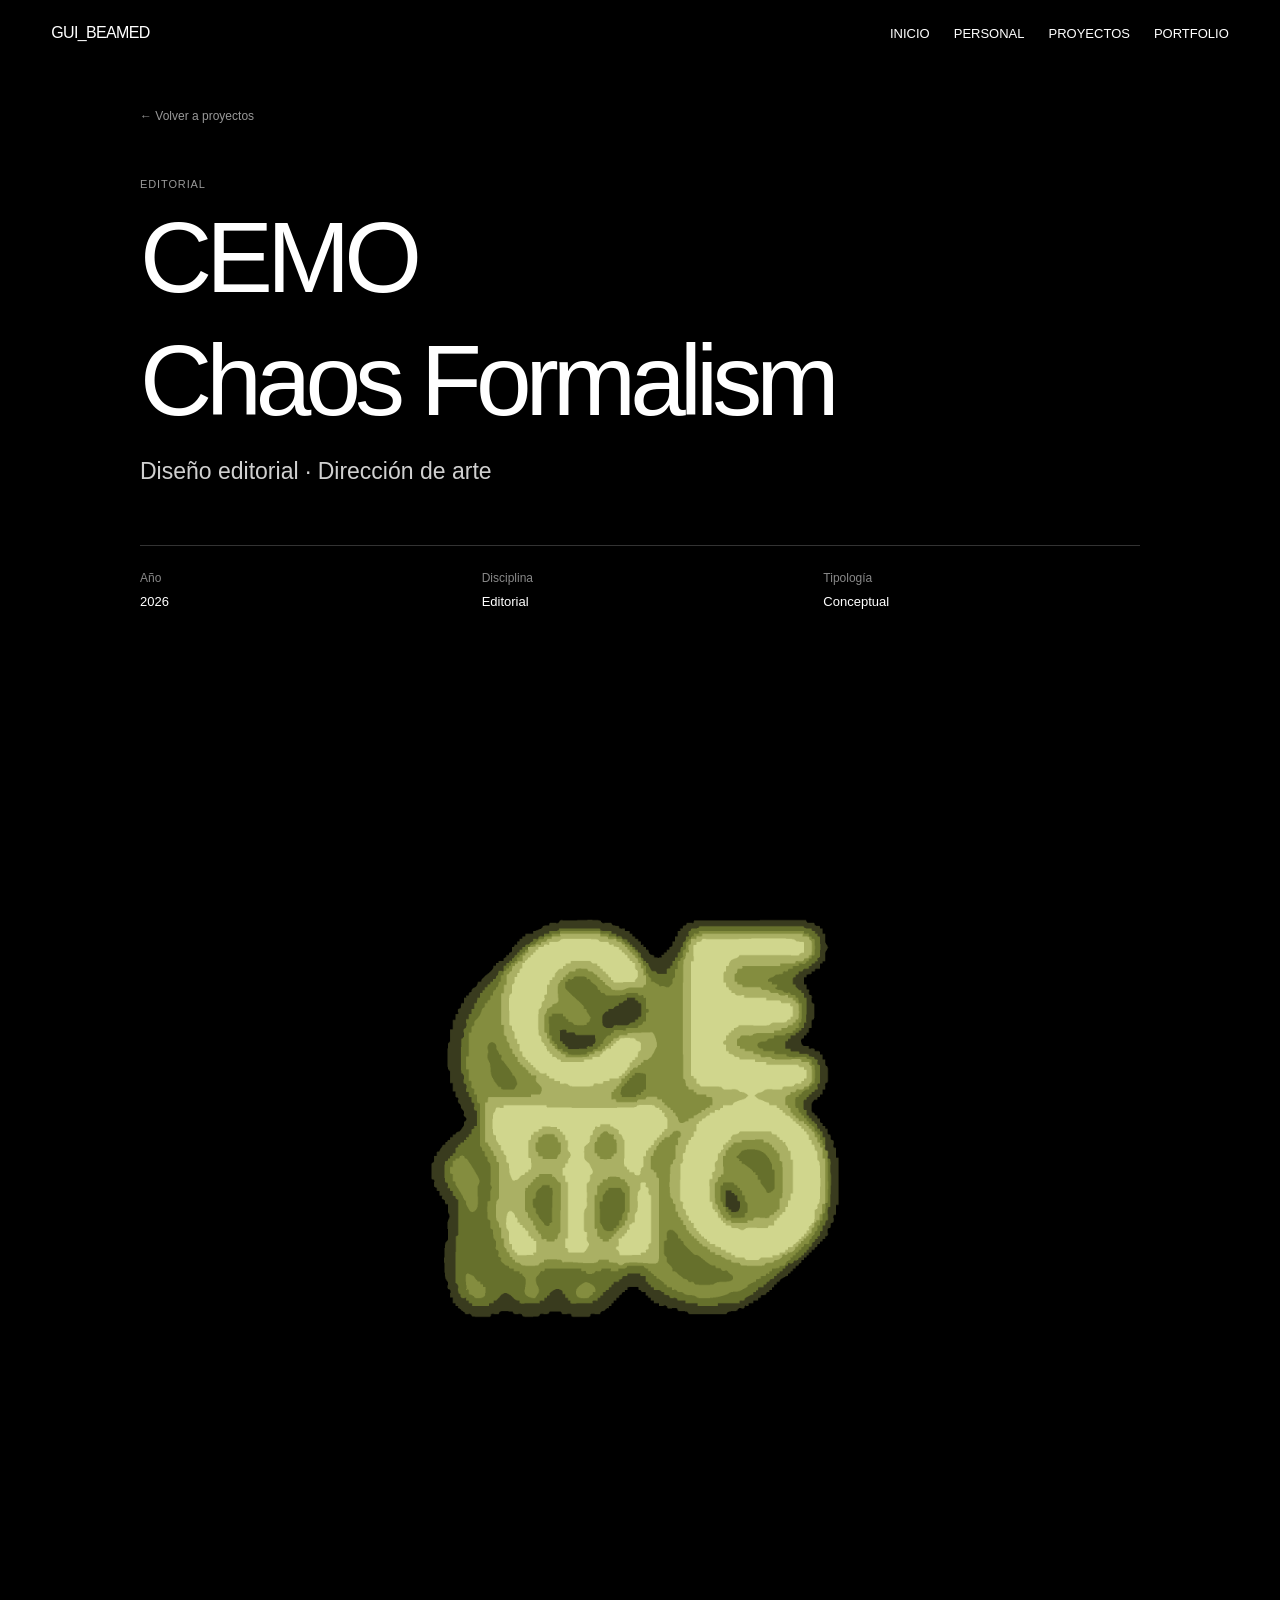
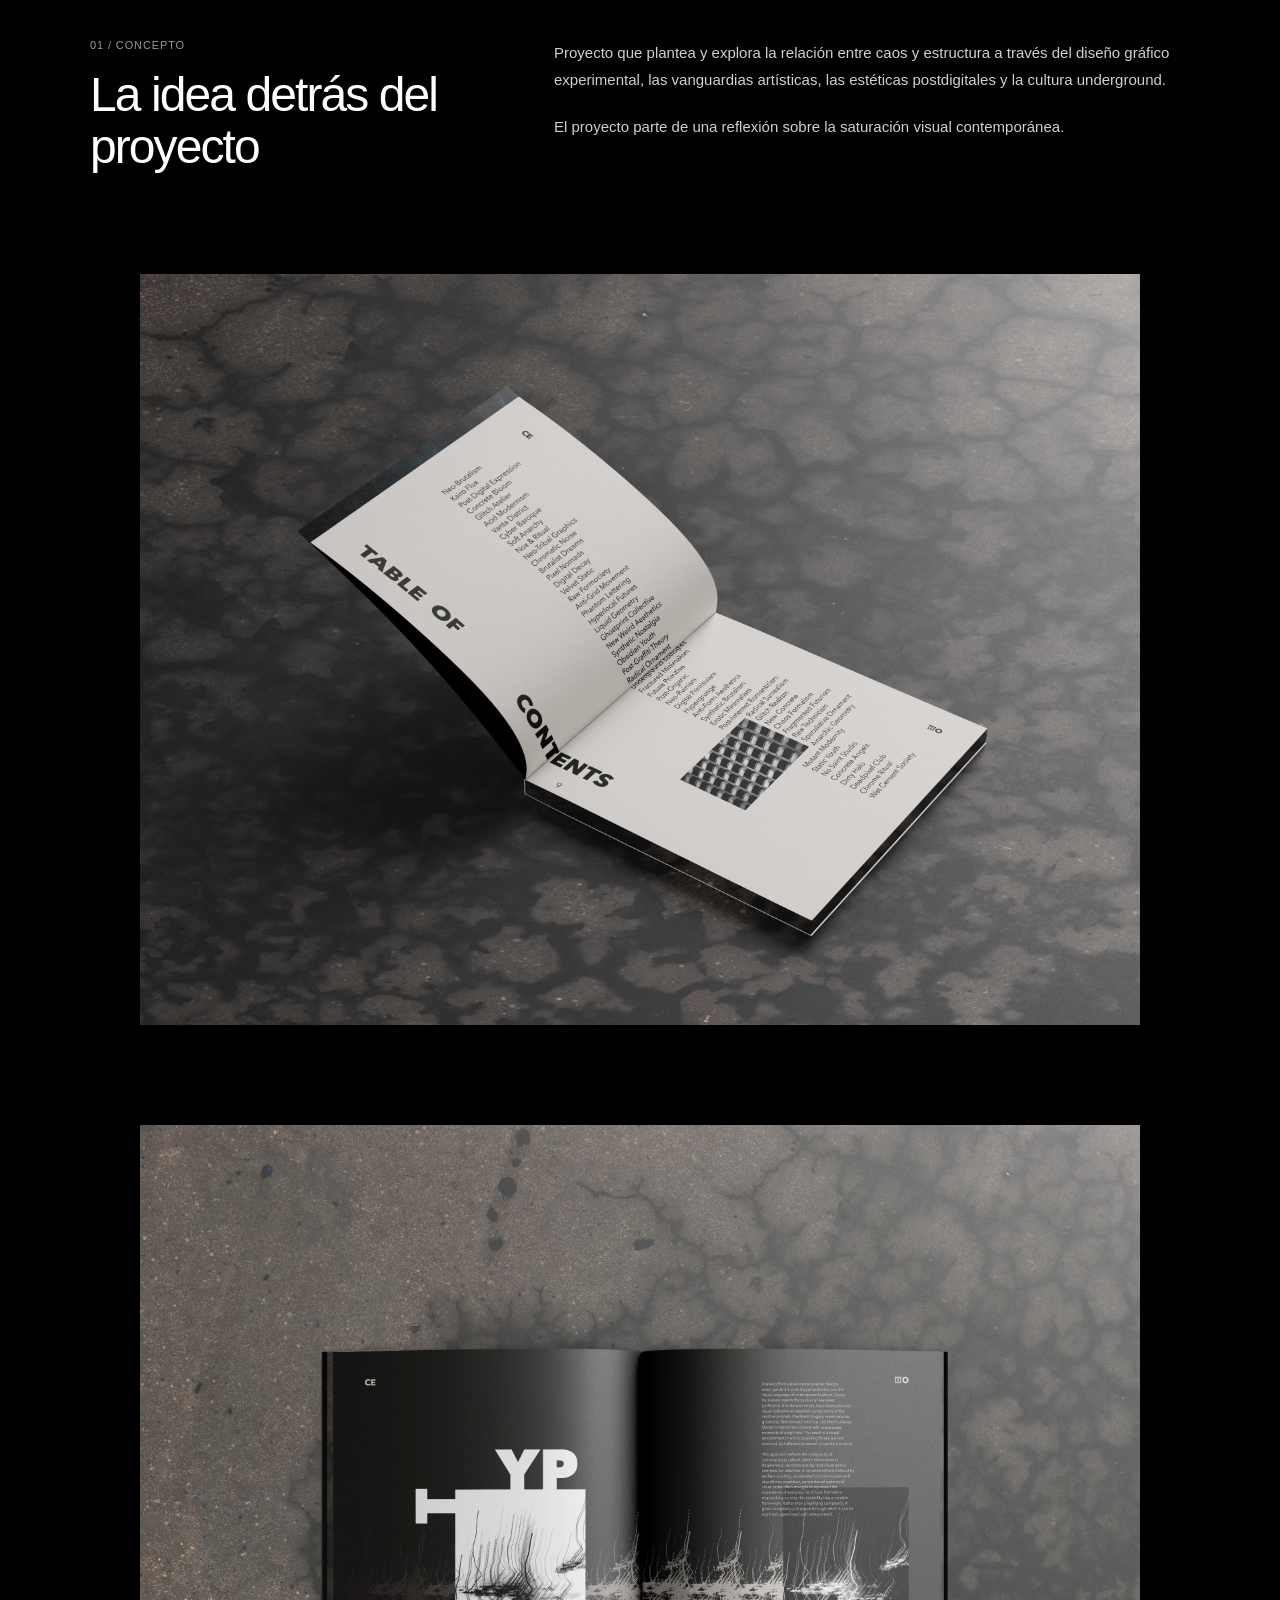
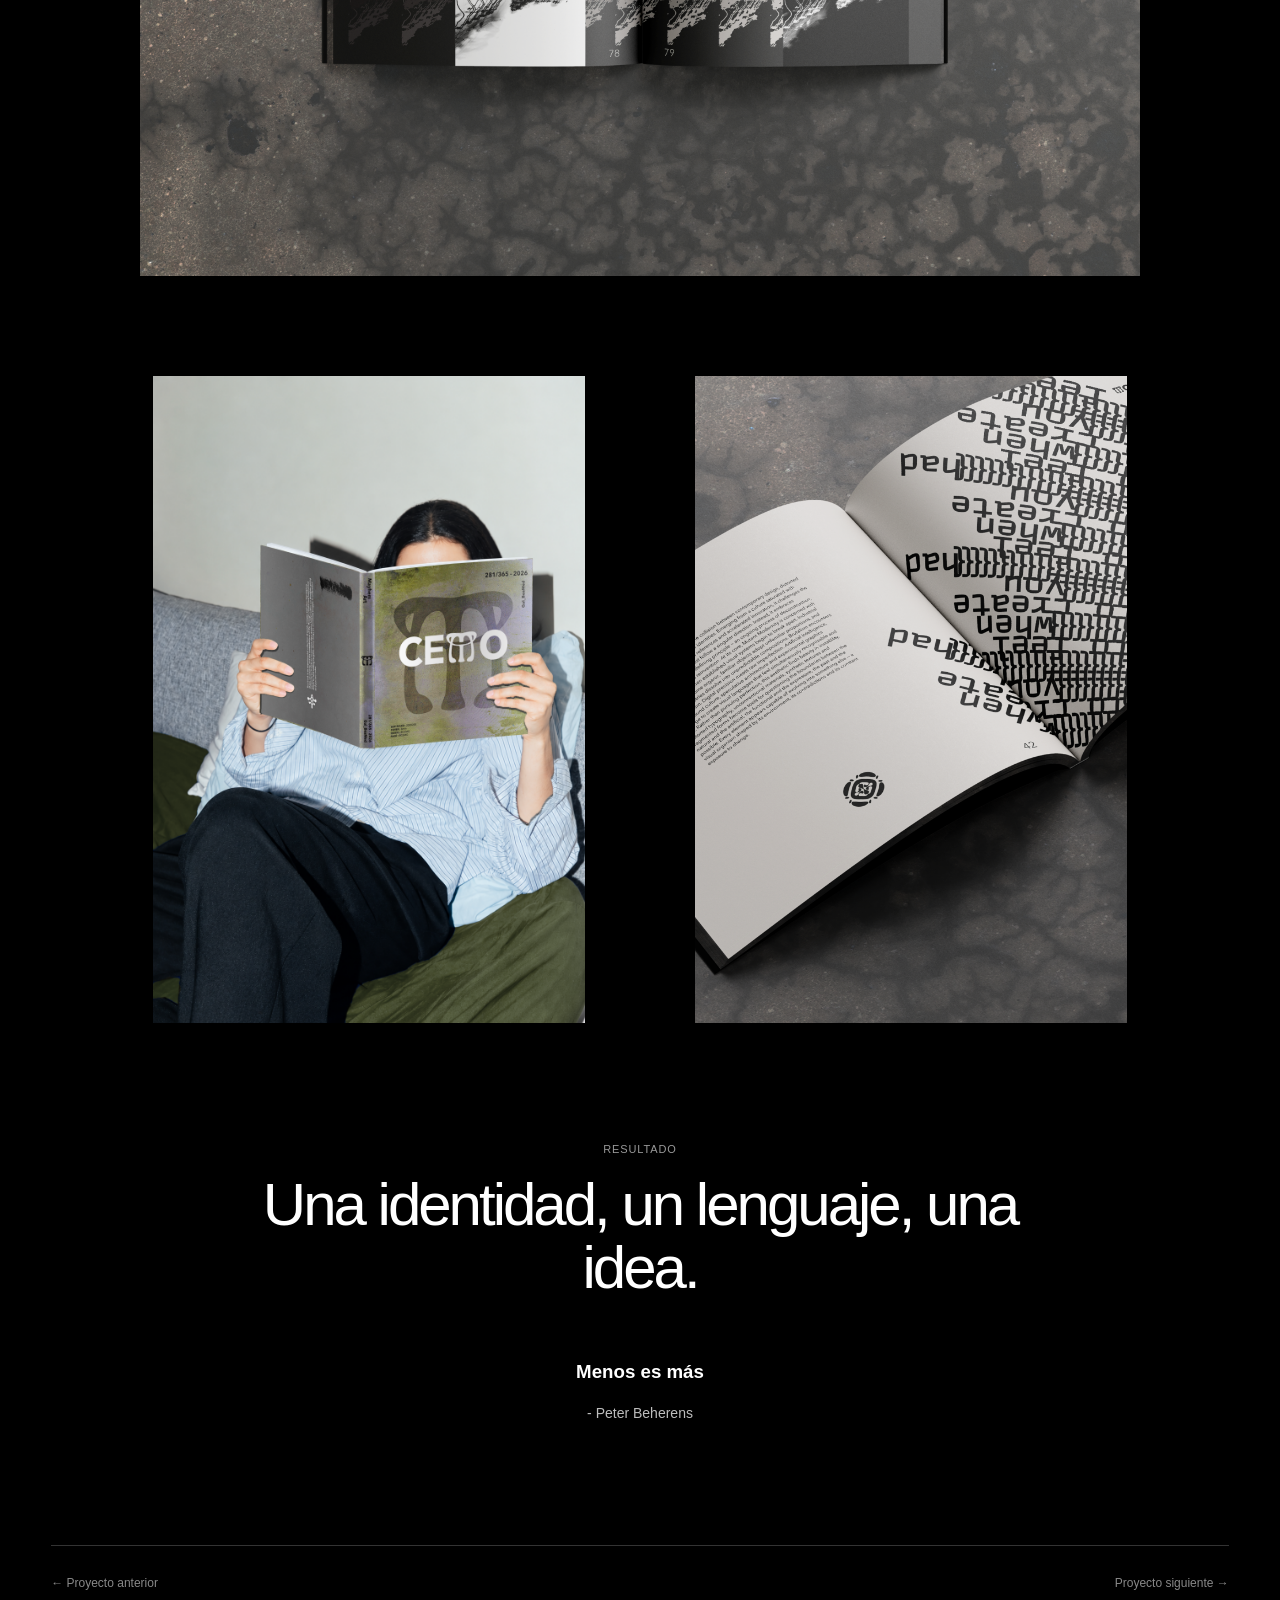
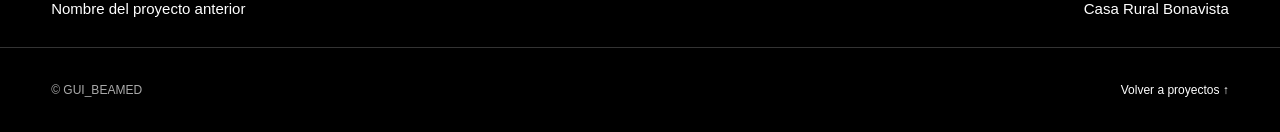
==== commit 318fb068: "LPDM" ====
--- a/cemo.html
+++ b/cemo.html
@@ -6,7 +6,7 @@
     <meta charset="UTF-8">
     <meta name="viewport" content="width=device-width, initial-scale=1.0">
 
-    <title>Nombre del proyecto — GUI_BEAMED</title>
+    <title>CEMO — GUI_BEAMED</title>
     <meta name="description" content="Descripción del proyecto de diseño.">
 
     <!-- Tipografía -->
@@ -23,7 +23,7 @@
     <!-- CABECERA: misma estética que Proyectos -->
     <header class="cabecera-proyectos">
 
-        <a href="index.html" class="logo">GUI_BEAMED</a>
+        <a href="./index.html" class="logo">GUI_BEAMED</a>
 
         <nav class="menu">
             <a href="./index.html">INICIO</a>
@@ -146,9 +146,9 @@
                 <strong>Nombre del proyecto anterior</strong>
             </a>
 
-            <a href="proyecto-siguiente.html" class="proyecto-siguiente">
+            <a href="./crb.html" class="proyecto-siguiente">
                 <span>Proyecto siguiente →</span>
-                <strong>Nombre del proyecto siguiente</strong>
+                <strong>Casa Rural Bonavista</strong>
             </a>
 
         </nav>
